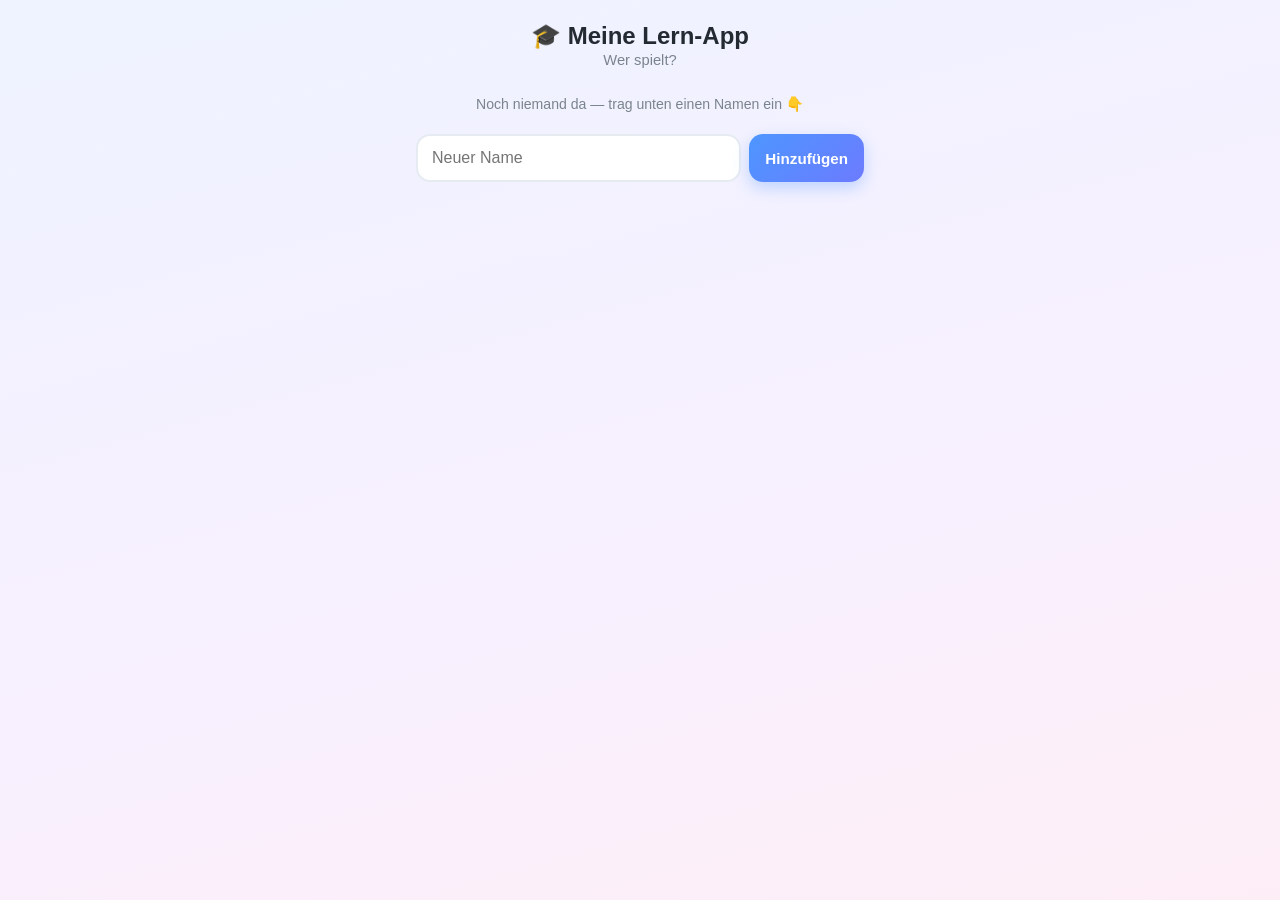
==== index.html @ 0b4b2f4f "Sanduhr-Timer, Ton-Schalter, Leben, Sammlung ab Level 4 - Doppeltipp-Zoom behoben (touch-action:mani" ====
<!DOCTYPE html>
<html lang="de">
<head>
<meta charset="UTF-8">
<meta name="viewport" content="width=device-width, initial-scale=1.0, viewport-fit=cover, user-scalable=no">
<meta name="theme-color" content="#4D96FF">
<meta name="apple-mobile-web-app-capable" content="yes">
<meta name="mobile-web-app-capable" content="yes">
<meta name="apple-mobile-web-app-status-bar-style" content="default">
<meta name="apple-mobile-web-app-title" content="Lern-App">
<title>🎓 Meine Lern-App</title>
<!-- ?v=4 = Versionsnummer. Bei Änderungen hochzählen, damit Handys
     nicht die alte zwischengespeicherte Datei anzeigen. -->
<link rel="stylesheet" href="css/style.css?v=4">
</head>
<body>
<div class="app">

  <!-- ============ 1. WER SPIELT? (Profil-Auswahl) ============ -->
  <div id="screen-profiles" class="screen active">
    <h1>🎓 Meine Lern-App</h1>
    <p class="subtitle">Wer spielt?</p>

    <div id="profile-list"></div>

    <div class="new-profile">
      <input id="new-profile-name" placeholder="Neuer Name" maxlength="14" autocomplete="off">
      <button class="btn btn-primary" id="btn-create-profile">Hinzufügen</button>
    </div>
  </div>

  <!-- ============ 2. SPIEL-AUSWAHL ============ -->
  <div id="screen-games" class="screen">
    <div class="who-bar">
      <span class="who" id="who-name"></span>
      <span class="who-actions">
        <button class="icon-btn" id="btn-sound-games" title="Ton an/aus">🔊</button>
        <button class="btn-link" id="btn-switch-profile">Spieler wechseln</button>
      </span>
    </div>
    <p class="subtitle">Was möchtest du üben?</p>
    <div id="game-list"></div>
  </div>

  <!-- ============ 3. EINSTELLUNGEN (pro Spiel) ============ -->
  <div id="screen-settings" class="screen">
    <div class="play-top">
      <button class="btn-back" id="btn-settings-back">← Zurück</button>
    </div>
    <h2 id="settings-title"></h2>
    <div class="panel" id="settings-common"></div>
    <div class="panel" id="settings-body"></div>
    <button class="btn btn-primary btn-wide" id="btn-settings-done">Fertig</button>
  </div>

  <!-- ============ 4. SPIELEN ============ -->
  <div id="screen-play" class="screen">

    <!-- Kopfzeile: zurück · Leben · Sanduhr · Ton -->
    <div class="play-top">
      <button class="btn-back" id="btn-play-back">← Zurück</button>
      <span class="lives" id="lives"></span>
      <span class="timer-box" id="timer-box">
        <svg class="hourglass" viewBox="0 0 24 32" aria-hidden="true">
          <defs>
            <clipPath id="hgTop"><polygon points="4.5,4 19.5,4 12,15.4"/></clipPath>
            <clipPath id="hgBot"><polygon points="12,16.6 19.5,28 4.5,28"/></clipPath>
          </defs>
          <rect id="hg-top" x="4" y="4"  width="16" height="11.5" fill="#22C55E" clip-path="url(#hgTop)"/>
          <rect id="hg-bot" x="4" y="28" width="16" height="0"    fill="#22C55E" clip-path="url(#hgBot)"/>
          <path d="M4 3.2 H20 M4 28.8 H20 M5.3 3.7 L12 16 L5.3 28.3 M18.7 3.7 L12 16 L18.7 28.3"
                fill="none" stroke="#94a5bd" stroke-width="1.7"
                stroke-linecap="round" stroke-linejoin="round"/>
        </svg>
        <span class="timer-label" id="timer-label"></span>
      </span>
      <button class="icon-btn" id="btn-sound-play" title="Ton an/aus">🔊</button>
    </div>

    <div class="level-line"><span class="level-badge" id="level-badge"></span></div>
    <div class="level-bar" id="level-bar"></div>

    <div class="play-area">
      <div class="task" id="task"></div>
      <div class="feedback" id="feedback"></div>
      <div class="numpad" id="numpad"></div>
    </div>

    <div class="q-progress">
      <div class="q-track"><div class="q-fill" id="q-fill"></div></div>
      <div class="q-label" id="q-label"></div>
    </div>
  </div>

  <!-- ============ 5. RUNDEN-ERGEBNIS ============ -->
  <div id="screen-result" class="screen">
    <div class="result-box">
      <div class="result-emoji" id="result-emoji">🎉</div>
      <h2 id="result-title"></h2>
      <div class="result-score" id="result-score"></div>
      <p class="result-msg" id="result-msg"></p>
      <div class="result-level" id="result-level"></div>
      <div class="result-coverage" id="result-coverage"></div>
      <div class="result-hearts" id="result-hearts"></div>
      <button class="btn btn-primary btn-wide" id="btn-again">Nochmal spielen</button>
      <button class="btn btn-ghost btn-wide" id="btn-to-games">Anderes Spiel</button>
    </div>
  </div>

</div>

<!-- Motor zuerst, dann die Spiele (melden sich selbst an), dann Start -->
<script src="js/engine.js?v=4"></script>
<script src="js/games/einmaleins.js?v=4"></script>
<script src="js/games/zerlegung.js?v=4"></script>
<script src="js/games/uhr.js?v=4"></script>
<script src="js/main.js?v=4"></script>
</body>
</html>
---- css/style.css ----
/* ============================================================
   Meine Lern-App — Aussehen
   ============================================================ */

:root {
  --blue:#4D96FF; --orange:#FF9F43; --purple:#A66CFF; --pink:#FF6B9D;
  --green:#22C55E; --yellow:#FACC15; --red:#EF4444;
  --text:#232a31; --muted:#7a848c; --line:#e6ebf2;
  --card:#ffffff;
  --shadow:0 6px 20px rgba(0,0,0,.07);
  --shadow-lift:0 10px 28px rgba(0,0,0,.12);
}

/* touch-action:manipulation = kein Zoom bei Doppeltipp (z.B. schnell
   zweimal auf die Löschtaste). Wischen und Zwei-Finger-Zoom bleiben. */
* { box-sizing:border-box; -webkit-tap-highlight-color:transparent; touch-action:manipulation; }

html, body { height:100%; }

body {
  margin:0;
  font-family:-apple-system,BlinkMacSystemFont,"Segoe UI",Roboto,"Helvetica Neue",sans-serif;
  color:var(--text);
  background:linear-gradient(165deg,#eef3ff 0%,#f7f0ff 55%,#fdeef6 100%);
  background-attachment:fixed;
  -webkit-user-select:none; user-select:none;
}

.app {
  max-width:480px;
  margin:0 auto;
  padding:18px 16px calc(24px + env(safe-area-inset-bottom));
  min-height:100%;
}

/* ---------- Bildschirme ---------- */
.screen { display:none; }
.screen.active { display:block; animation:fade .22s ease; }
@keyframes fade { from{opacity:0; transform:translateY(6px);} to{opacity:1; transform:none;} }

h1 { font-size:1.5em; text-align:center; margin:4px 0 2px; }
h2 { font-size:1.2em; margin:2px 0 14px; text-align:center; }
.subtitle { text-align:center; color:var(--muted); font-size:.92em; margin:0 0 18px; }

/* ---------- Knöpfe ---------- */
.btn {
  border:none; border-radius:14px; cursor:pointer;
  font-size:1.02em; font-weight:700; padding:14px 20px;
  font-family:inherit; color:#fff; background:var(--blue);
  transition:transform .1s ease, filter .15s ease;
}
.btn:active { transform:scale(.97); }
.btn-primary { background:linear-gradient(135deg,#4D96FF,#6C7BFF); box-shadow:0 6px 16px rgba(77,150,255,.32); }
.btn-ghost { background:transparent; color:var(--muted); box-shadow:none; font-weight:600; }
.btn-wide { display:block; width:100%; margin-top:12px; }
.btn-link {
  background:none; border:none; color:var(--blue); font-weight:600;
  font-size:.86em; cursor:pointer; font-family:inherit; padding:6px;
}
.btn-back {
  background:none; border:none; color:var(--muted); font-weight:600;
  padding:6px 0; font-size:.95em; cursor:pointer; font-family:inherit;
}

/* ---------- Profil-Auswahl ---------- */
.profile-card {
  display:flex; align-items:center; gap:14px;
  background:var(--card); border-radius:18px; box-shadow:var(--shadow);
  padding:14px 16px; margin-bottom:12px; cursor:pointer;
  transition:transform .12s ease, box-shadow .12s ease;
}
.profile-card:active { transform:scale(.98); }
.profile-card .avatar {
  font-size:1.8em; width:52px; height:52px; flex:0 0 52px;
  display:flex; align-items:center; justify-content:center;
  background:linear-gradient(135deg,#eef3ff,#f6ecff); border-radius:50%;
}
.profile-card .pinfo { flex:1; min-width:0; }
.profile-card .pname { font-weight:800; font-size:1.1em; }
.profile-card .pmeta { font-size:.78em; color:var(--muted); margin-top:2px; }
.profile-card .pdel {
  background:none; border:none; color:#c9d2dc; font-size:1.1em;
  cursor:pointer; padding:8px; font-family:inherit;
}

.new-profile { display:flex; gap:8px; margin-top:18px; }
.new-profile input {
  flex:1; min-width:0; border:2px solid var(--line); border-radius:14px;
  padding:13px 14px; font-size:1em; font-family:inherit; background:#fff;
  -webkit-user-select:text; user-select:text;
}
.new-profile input:focus { outline:none; border-color:var(--blue); }
.new-profile .btn { padding:13px 16px; font-size:.95em; }

.empty-hint { text-align:center; color:var(--muted); font-size:.88em; padding:10px 0 4px; }

/* ---------- Wer spielt (Kopfzeile) ---------- */
.who-bar {
  display:flex; align-items:center; justify-content:space-between;
  background:var(--card); border-radius:14px; box-shadow:var(--shadow);
  padding:10px 8px 10px 16px; margin-bottom:16px;
}
.who { font-weight:800; }

/* ---------- Spiel-Kacheln ---------- */
.game-card {
  display:flex; align-items:center;
  background:var(--card); border-radius:18px; box-shadow:var(--shadow);
  margin-bottom:14px; overflow:hidden;
  border-left:6px solid var(--blue);
}
.game-card.c-blue   { border-left-color:var(--blue); }
.game-card.c-orange { border-left-color:var(--orange); }
.game-card.c-purple { border-left-color:var(--purple); }

.game-main {
  flex:1; display:flex; align-items:center; gap:14px;
  padding:16px 10px 16px 16px; cursor:pointer; min-width:0;
  background:none; border:none; font-family:inherit; text-align:left; color:inherit;
}
.game-main:active { background:#f7f9fc; }
.game-main .emoji { font-size:1.9em; width:1.5em; text-align:center; flex:0 0 auto; }
.game-main .ginfo { flex:1; min-width:0; display:block; }
/* Titel und Level müssen UNTEREINANDER stehen, nicht nebeneinander */
.game-main .gtitle { display:block; font-weight:800; font-size:1.1em; line-height:1.25; }
.game-main .glevel { display:block; font-size:.79em; color:var(--muted); margin-top:3px; line-height:1.3; }

/* Zahnrad rechts IM Spiel-Knopf */
.game-gear {
  flex:0 0 auto; align-self:stretch; width:56px;
  background:none; border:none; border-left:1px solid var(--line);
  font-size:1.25em; cursor:pointer; color:#9aa5b1; font-family:inherit;
}
.game-gear:active { background:#f2f5fa; }
.game-card.soon { opacity:.72; }
.badge-soon {
  display:inline-block; font-size:.68em; font-weight:800; color:#a06a00;
  background:#FFF1D0; border-radius:99px; padding:2px 8px; margin-left:6px;
  vertical-align:middle;
}

/* ---------- Einstellungen ---------- */
.panel {
  background:var(--card); border-radius:18px; box-shadow:var(--shadow);
  padding:16px; margin-bottom:6px;
}
.set-hint { color:var(--muted); font-size:.86em; margin:0 0 12px; line-height:1.45; }
.chips { display:grid; grid-template-columns:repeat(5,1fr); gap:8px; }
.chip {
  border:2px solid var(--line); background:#fff; color:var(--muted);
  border-radius:12px; padding:12px 0; font-size:1.05em; font-weight:800;
  cursor:pointer; font-family:inherit; transition:all .12s ease;
}
.chip.on { background:linear-gradient(135deg,#4D96FF,#6C7BFF); border-color:transparent; color:#fff; }
.chip:active { transform:scale(.94); }
.chip-actions { display:flex; gap:8px; margin-top:12px; }
.chip-actions .btn { flex:1; padding:10px; font-size:.86em; background:#eef2f8; color:var(--muted); }

.switch-row {
  display:flex; align-items:center; justify-content:space-between;
  padding:13px 2px; border-bottom:1px solid var(--line);
}
.switch-row:last-child { border-bottom:none; }
.switch-row .slabel { font-size:.95em; font-weight:600; }
.switch {
  width:52px; height:30px; border-radius:99px; background:#dde4ec;
  border:none; position:relative; cursor:pointer; flex:0 0 auto;
  transition:background .18s ease;
}
.switch::after {
  content:''; position:absolute; top:3px; left:3px; width:24px; height:24px;
  background:#fff; border-radius:50%; box-shadow:0 2px 5px rgba(0,0,0,.2);
  transition:left .18s ease;
}
.switch.on { background:var(--green); }
.switch.on::after { left:25px; }

/* ---------- Spielen ---------- */
.play-top { display:flex; align-items:center; justify-content:space-between; gap:10px; }
.level-badge {
  font-size:.8em; font-weight:800; color:#5b4a00;
  background:linear-gradient(135deg,#FFE9A8,#FFD166);
  border-radius:99px; padding:6px 12px; white-space:nowrap;
}

/* Level-Balken oben */
.level-bar { display:flex; gap:5px; margin:12px 0 8px; }
.level-seg {
  flex:1; height:9px; border-radius:99px; background:#e3e9f2;
  transition:background .3s ease;
}
.level-seg.done { background:linear-gradient(90deg,#7BC96F,#22C55E); }
.level-seg.current { background:linear-gradient(90deg,#FFB020,#FF8A3D); box-shadow:0 0 0 3px rgba(255,176,32,.18); }

.play-main { display:flex; gap:12px; align-items:stretch; margin-top:8px; }
.play-area { flex:1; min-width:0; }

/* Kopfzeile im Spiel: Leben, Sanduhr, Ton */
.play-top { gap:8px; }
.lives { font-size:1.05em; letter-spacing:1px; flex:1; text-align:center; }
.icon-btn {
  background:none; border:none; font-size:1.25em; cursor:pointer;
  padding:4px 6px; line-height:1; font-family:inherit;
}
.icon-btn.off { opacity:.38; filter:grayscale(1); }

.timer-box {
  display:inline-flex; align-items:center; gap:5px;
  background:#fff; border-radius:99px; padding:5px 11px 5px 8px;
  box-shadow:var(--shadow); flex:0 0 auto;
}
.hourglass { width:19px; height:25px; display:block; flex:0 0 auto; }
.timer-label {
  font-size:.82em; font-weight:800; color:var(--text);
  font-variant-numeric:tabular-nums; min-width:30px; text-align:right;
}
.timer-box.warn   { box-shadow:0 0 0 2px rgba(245,183,0,.35); }
.timer-box.danger {
  box-shadow:0 0 0 2px rgba(239,68,68,.45);
  animation:tick .7s ease-in-out infinite;
}
@keyframes tick { 50% { transform:scale(1.07); } }

.level-line { text-align:center; margin-top:10px; }

/* Aufgabe */
.task { text-align:center; padding:10px 0 4px; }
.task-question { font-size:2.9em; font-weight:800; letter-spacing:1px; }

/* Zahlzerlegung */
.zer-target { font-size:3.2em; font-weight:800; line-height:1.05; }
.zer-eq { font-size:1.5em; color:var(--muted); font-weight:800; margin:-2px 0 2px; }
.zer-row { display:flex; align-items:center; justify-content:center; gap:12px; }
.zer-part {
  min-width:74px; height:74px; border-radius:18px;
  display:flex; align-items:center; justify-content:center;
  font-size:2.1em; font-weight:800;
  background:#eef3ff; color:var(--text);
}
.zer-plus { font-size:1.7em; font-weight:800; color:var(--muted); }

/* Uhr lesen */
.clock { width:100%; max-width:230px; height:auto; display:block; margin:0 auto; }
.clock-hint { font-size:.9em; color:var(--muted); font-weight:600; margin-top:2px; }
.slot-time { min-width:150px; letter-spacing:1px; }

/* Antwort-Feld (wird vom Motor gefüllt) */
.slot {
  min-width:74px; height:74px; border-radius:18px;
  display:inline-flex; align-items:center; justify-content:center;
  font-size:2.1em; font-weight:800;
  background:#fff; border:3px dashed #c9d6ea; color:#c2ccd9;
}
.slot.filled { border-style:solid; border-color:var(--blue); color:var(--text); background:#fff; }
.task-answer { margin-top:14px; }
.task-answer .slot { min-width:118px; }

.feedback { height:30px; margin:10px 0 6px; font-size:1.05em; font-weight:800; text-align:center; }
.feedback.ok   { color:var(--green); }
.feedback.no   { color:var(--red); }
.feedback.time { color:var(--orange); }

/* Numpad */
.numpad { display:grid; grid-template-columns:repeat(3,1fr); gap:9px; margin-top:6px; }
.key {
  border:none; border-radius:16px; background:#fff; box-shadow:var(--shadow);
  font-size:1.5em; font-weight:800; padding:15px 0; cursor:pointer;
  font-family:inherit; color:var(--text);
  transition:transform .08s ease, background .12s ease;
}
.key:active { transform:scale(.94); background:#eef3ff; }
.key.wide { grid-column:span 1; }
.key-del { color:var(--orange); font-size:1.3em; }
.key-ok  { background:linear-gradient(135deg,#22C55E,#16A34A); color:#fff; box-shadow:0 6px 16px rgba(34,197,94,.3); }
.key[disabled] { opacity:.45; }

/* Frage-Fortschritt unten */
.q-progress { margin-top:16px; }
.q-track { height:10px; background:#e3e9f2; border-radius:99px; overflow:hidden; }
.q-fill {
  height:100%; width:0%; border-radius:99px;
  background:linear-gradient(90deg,#4D96FF,#A66CFF);
  transition:width .25s ease;
}
.q-label { text-align:center; font-size:.78em; color:var(--muted); margin-top:6px; font-weight:600; }

/* ---------- Ergebnis ---------- */
.result-box {
  background:var(--card); border-radius:22px; box-shadow:var(--shadow-lift);
  padding:26px 20px; text-align:center; margin-top:20px;
}
.result-emoji { font-size:3.4em; line-height:1; }
.result-score { font-size:2.2em; font-weight:800; margin:6px 0; }
.result-msg { color:var(--muted); font-size:.92em; line-height:1.5; margin:0 0 12px; }
.result-level {
  display:inline-block; font-weight:800; font-size:.9em;
  background:linear-gradient(135deg,#FFE9A8,#FFD166); color:#5b4a00;
  border-radius:99px; padding:8px 16px; margin-bottom:6px;
}
.result-hearts { font-size:.82em; color:var(--muted); margin:8px 0 4px; min-height:20px; }

/* ---------- Konfetti ---------- */
.confetti-piece {
  position:fixed; top:-14px; width:10px; height:16px; z-index:999;
  border-radius:2px; animation:fall linear forwards; pointer-events:none;
}
@keyframes fall {
  to { transform:translateY(105vh) rotate(720deg); opacity:.9; }
}

/* Kleine Bildschirme */
@media (max-height:640px) {
  .task-question { font-size:2.3em; }
  .zer-target { font-size:2.5em; }
  .key { padding:12px 0; font-size:1.35em; }
  .timer-track { min-height:170px; }
}

/* ---------- "Nein"-Schütteln, wenn ein Leben verbraucht wird ---------- */
@keyframes shake {
  0%,100% { transform:translateX(0); }
  15% { transform:translateX(-9px); }
  30% { transform:translateX(8px); }
  45% { transform:translateX(-6px); }
  60% { transform:translateX(5px); }
  80% { transform:translateX(-3px); }
}
.slot.shake {
  animation:shake .45s ease;
  border-color:var(--red) !important;
  color:var(--red);
}

/* ---------- Sammlung (Fortschritt über ALLE Aufgaben) ---------- */
.result-coverage {
  background:#f5f8fc; border-radius:14px; padding:12px 14px; margin:12px 0 4px;
  text-align:left;
}
.cov-title { font-size:.78em; font-weight:800; color:var(--muted); margin-bottom:7px; }
.cov-track {
  position:relative; height:11px; background:#e1e8f2;
  border-radius:99px; overflow:hidden;
}
.cov-fill {
  height:100%; border-radius:99px;
  background:linear-gradient(90deg,#4D96FF,#22C55E);
  transition:width .5s ease;
}
.cov-goal {
  position:absolute; top:-2px; width:2px; height:15px;
  background:var(--text); opacity:.45;
}
.cov-text { font-size:.76em; color:var(--muted); margin-top:6px; font-weight:600; }

/* Sammlung klein auf der Spiel-Kachel */
.gcov { display:block; font-size:.74em; color:#9aa5b1; margin-top:2px; }

/* Kopfzeile der Spielauswahl */
.who-actions { display:flex; align-items:center; gap:2px; }

/* Einstellungen: Leben */
.lives-chips { display:grid; grid-template-columns:repeat(4,1fr); gap:8px; }
.lives-chips .chip { font-size:.98em; }
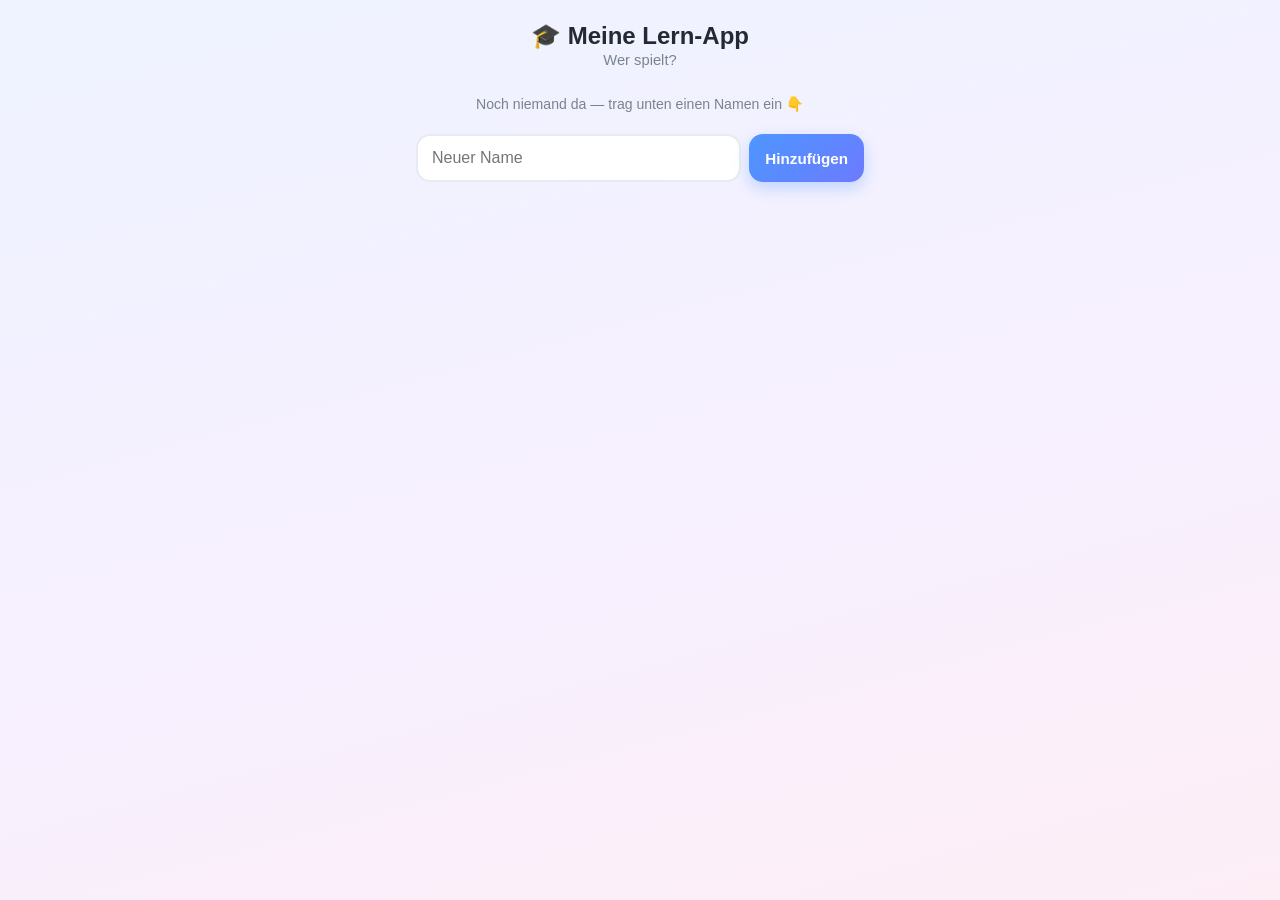
==== commit d0898d5c: "10 Fragen pro Runde, Uhr mit Auswahl-Modus und Sprechweisen - Runde jetzt 10 statt 20 Fragen; Aufsti" ====
--- a/index.html
+++ b/index.html
@@ -9,9 +9,9 @@
 <meta name="apple-mobile-web-app-status-bar-style" content="default">
 <meta name="apple-mobile-web-app-title" content="Lern-App">
 <title>🎓 Meine Lern-App</title>
-<!-- ?v=4 = Versionsnummer. Bei Änderungen hochzählen, damit Handys
+<!-- ?v=5 = Versionsnummer. Bei Änderungen hochzählen, damit Handys
      nicht die alte zwischengespeicherte Datei anzeigen. -->
-<link rel="stylesheet" href="css/style.css?v=4">
+<link rel="stylesheet" href="css/style.css?v=5">
 </head>
 <body>
 <div class="app">
@@ -110,10 +110,10 @@
 </div>
 
 <!-- Motor zuerst, dann die Spiele (melden sich selbst an), dann Start -->
-<script src="js/engine.js?v=4"></script>
-<script src="js/games/einmaleins.js?v=4"></script>
-<script src="js/games/zerlegung.js?v=4"></script>
-<script src="js/games/uhr.js?v=4"></script>
-<script src="js/main.js?v=4"></script>
+<script src="js/engine.js?v=5"></script>
+<script src="js/games/einmaleins.js?v=5"></script>
+<script src="js/games/zerlegung.js?v=5"></script>
+<script src="js/games/uhr.js?v=5"></script>
+<script src="js/main.js?v=5"></script>
 </body>
 </html>
--- a/css/style.css
+++ b/css/style.css
@@ -308,13 +308,45 @@
   to { transform:translateY(105vh) rotate(720deg); opacity:.9; }
 }
 
-/* Kleine Bildschirme */
-@media (max-height:640px) {
+/* ---------- Niedrige Bildschirme ----------
+   Auf kleineren Handys muss alles ohne Scrollen passen. Vor allem der
+   Tipp-Modus der Uhr braucht viel Höhe (Uhr + Numpad), deshalb wird
+   dort am stärksten zusammengerückt. */
+@media (max-height: 740px) {
+  .app { padding-top:12px; }
+  .level-line { margin-top:6px; }
+  .level-bar { margin:8px 0 4px; }
+  .task { padding:4px 0 0; }
   .task-question { font-size:2.3em; }
-  .zer-target { font-size:2.5em; }
-  .key { padding:12px 0; font-size:1.35em; }
-  .timer-track { min-height:170px; }
-}
+  .zer-target { font-size:2.6em; }
+  .feedback { height:24px; margin:6px 0 2px; font-size:.98em; }
+  .numpad { gap:7px; }
+  .key { padding:11px 0; font-size:1.32em; border-radius:14px; }
+  .slot { height:60px; min-width:62px; font-size:1.75em; }
+  .task-answer { margin-top:8px; }
+  .task-answer .slot { min-width:100px; }
+  .slot-time { min-width:124px; }
+  .clock-hint { font-size:.82em; margin-top:0; }
+  .q-progress { margin-top:9px; }
+  .choice { min-height:54px; padding:11px 8px; font-size:.9em; }
+
+  /* Beim Eintippen steht direkt darunter das ?:??-Feld — der Hinweis
+     "Wie spät ist es?" ist dort entbehrlich und schafft Platz. */
+  .clock-type + .clock-hint { display:none; }
+
+  .play-area .clock                { max-width:190px; }
+  .play-area .clock.clock-big      { max-width:205px; }
+  .play-area .clock.clock-type     { max-width:132px; }
+  .play-area .clock.clock-type.clock-big { max-width:142px; }
+}
+
+@media (max-height: 620px) {
+  .key { padding:9px 0; font-size:1.2em; }
+  .slot { height:52px; font-size:1.55em; }
+  .play-area .clock.clock-type     { max-width:112px; }
+  .play-area .clock.clock-type.clock-big { max-width:120px; }
+}
+
 
 /* ---------- "Nein"-Schütteln, wenn ein Leben verbraucht wird ---------- */
 @keyframes shake {
@@ -361,3 +393,35 @@
 /* Einstellungen: Leben */
 .lives-chips { display:grid; grid-template-columns:repeat(4,1fr); gap:8px; }
 .lives-chips .chip { font-size:.98em; }
+
+/* ---------- Uhr: Multiple-Choice-Antworten ---------- */
+.choices { display:grid; grid-template-columns:1fr 1fr; gap:10px; margin-top:8px; }
+.choice {
+  border:2px solid var(--line); background:#fff; color:var(--text);
+  border-radius:16px; padding:14px 8px; min-height:60px;
+  font-size:.95em; font-weight:700; font-family:inherit; cursor:pointer;
+  box-shadow:var(--shadow); line-height:1.25;
+  transition:transform .08s ease, background .12s ease;
+}
+.choice:active { transform:scale(.96); background:#eef3ff; }
+.choice[disabled] { opacity:.35; }
+.choice.shake { border-color:var(--red); color:var(--red); }
+
+/* Ohne Minutenzahlen darf die Uhr größer sein */
+.clock-big { max-width:250px; }
+
+/* Auswahl der Antwortart in den Einstellungen */
+.mode-chips { display:grid; grid-template-columns:1fr 1fr; gap:8px; }
+.mode-chips .chip { padding:12px 6px; font-size:.95em; line-height:1.3; }
+.chip-sub { display:block; font-size:.72em; font-weight:600; opacity:.75; margin-top:3px; }
+.set-trenner { border:none; border-top:1px solid var(--line); margin:16px 0 14px; }
+
+/* Ergebnis: mehrzeilige Hinweise sauber umbrechen */
+.result-hearts { white-space:pre-line; }
+
+/* Uhrgröße je nach Platzbedarf — alles muss ohne Scrollen aufs Handy passen.
+   Beim Eintippen frisst das Numpad Höhe, dort bleibt die Uhr kleiner. */
+.play-area .clock                { max-width:215px; }
+.play-area .clock.clock-big      { max-width:240px; }
+.play-area .clock.clock-type     { max-width:180px; }
+.play-area .clock.clock-type.clock-big { max-width:196px; }
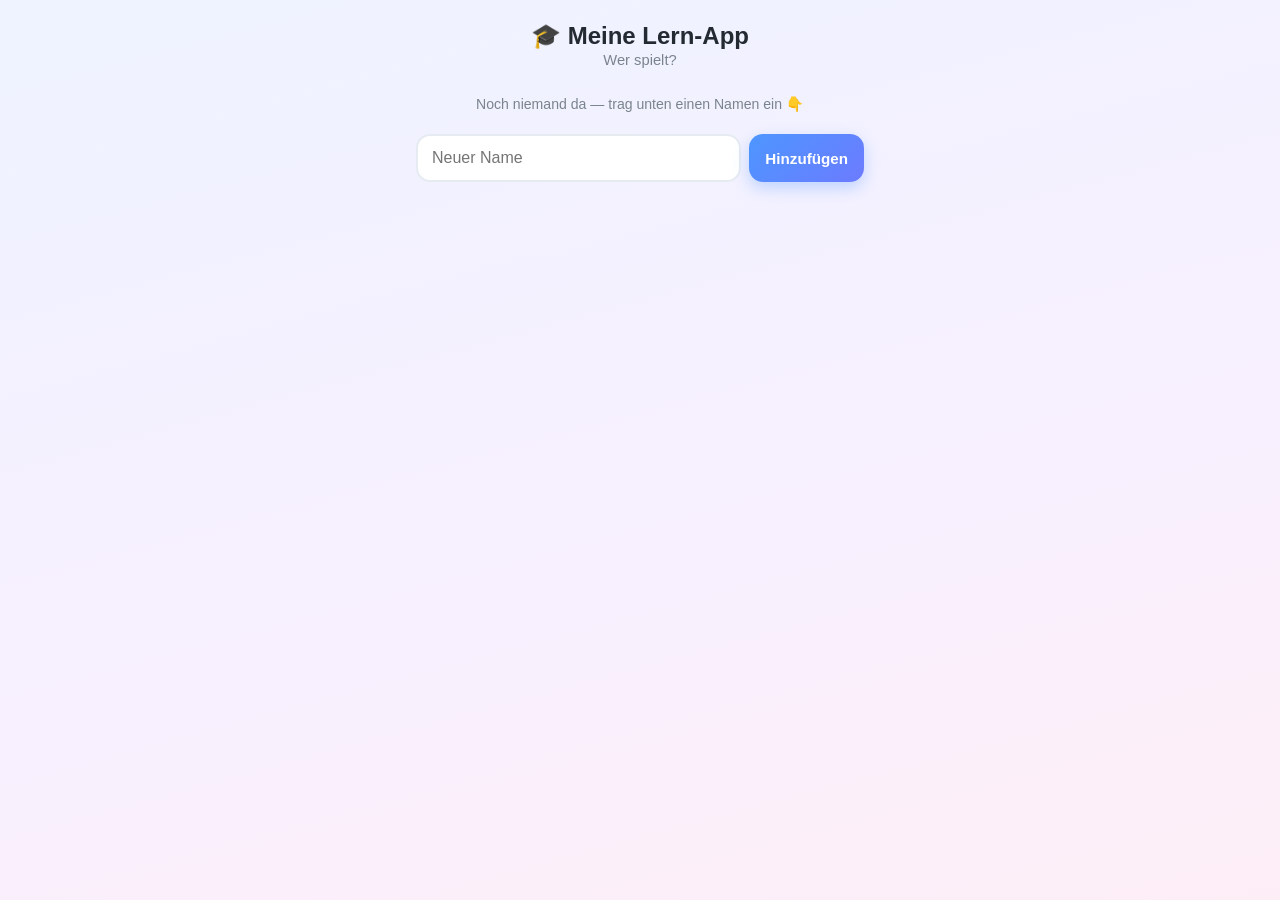
==== commit bfa3d4af: "Spieler-Symbol antippen und aus 30 Tieren auswaehlen - Symbol auf der Profilkarte und in der Kopfzei" ====
--- a/index.html
+++ b/index.html
@@ -9,9 +9,9 @@
 <meta name="apple-mobile-web-app-status-bar-style" content="default">
 <meta name="apple-mobile-web-app-title" content="Lern-App">
 <title>🎓 Meine Lern-App</title>
-<!-- ?v=5 = Versionsnummer. Bei Änderungen hochzählen, damit Handys
+<!-- ?v=9 = Versionsnummer. Bei Änderungen hochzählen, damit Handys
      nicht die alte zwischengespeicherte Datei anzeigen. -->
-<link rel="stylesheet" href="css/style.css?v=5">
+<link rel="stylesheet" href="css/style.css?v=9">
 </head>
 <body>
 <div class="app">
@@ -107,13 +107,27 @@
     </div>
   </div>
 
+  <!-- ============ NACHFRAGE-DIALOG ============ -->
+  <div id="modal" class="modal" hidden>
+    <div class="modal-card" role="dialog" aria-modal="true" aria-labelledby="modal-title">
+      <div class="modal-icon" id="modal-icon">⚠️</div>
+      <h3 id="modal-title"></h3>
+      <p id="modal-text"></p>
+      <div id="modal-body"></div>
+      <div class="modal-actions">
+        <button class="btn btn-primary" id="modal-ok">OK</button>
+        <button class="btn btn-ghost" id="modal-back">Zurück zur Auswahl</button>
+      </div>
+    </div>
+  </div>
+
 </div>
 
 <!-- Motor zuerst, dann die Spiele (melden sich selbst an), dann Start -->
-<script src="js/engine.js?v=5"></script>
-<script src="js/games/einmaleins.js?v=5"></script>
-<script src="js/games/zerlegung.js?v=5"></script>
-<script src="js/games/uhr.js?v=5"></script>
-<script src="js/main.js?v=5"></script>
+<script src="js/engine.js?v=9"></script>
+<script src="js/games/einmaleins.js?v=9"></script>
+<script src="js/games/zerlegung.js?v=9"></script>
+<script src="js/games/uhr.js?v=9"></script>
+<script src="js/main.js?v=9"></script>
 </body>
 </html>
--- a/css/style.css
+++ b/css/style.css
@@ -425,3 +425,124 @@
 .play-area .clock.clock-big      { max-width:240px; }
 .play-area .clock.clock-type     { max-width:180px; }
 .play-area .clock.clock-type.clock-big { max-width:196px; }
+
+/* ---------- Reihen-Übersicht (Einmaleins) ---------- */
+.chips { align-items:stretch; }
+.rowchip {
+  position:relative; padding:10px 0 12px; display:flex;
+  flex-direction:column; align-items:center; gap:5px; overflow:hidden;
+}
+.rowchip .rownum { font-size:1.05em; font-weight:800; line-height:1; }
+.rowchip .rowbar {
+  position:relative; width:74%; height:6px; border-radius:99px;
+  background:#e5eaf2; overflow:hidden;
+}
+.rowchip.on .rowbar { background:rgba(255,255,255,.32); }
+.rowchip .rowbar i { position:absolute; left:0; top:0; bottom:0; border-radius:99px; }
+.rowchip .rowbar .b1 { background:#9DBCF5; }          /* schon mal richtig */
+.rowchip .rowbar .b2 { background:#E8A317; }          /* zweimal richtig  */
+.rowchip.on .rowbar .b1 { background:rgba(255,255,255,.75); }
+.rowchip.on .rowbar .b2 { background:#FFD34D; }
+.rowchip.done { border-color:#E8A317; }
+.rowchip.done.on { border-color:#FFD34D; }
+.rowchip .rowstar {
+  position:absolute; top:2px; right:3px; font-size:.7em; line-height:1;
+  filter:drop-shadow(0 1px 1px rgba(0,0,0,.25));
+}
+
+.rowlegend {
+  display:flex; flex-wrap:wrap; gap:5px 12px; margin-top:14px;
+  font-size:.72em; color:var(--muted); font-weight:600; align-items:center;
+}
+.rowlegend span { display:inline-flex; align-items:center; white-space:nowrap; }
+.rowlegend .dot {
+  display:inline-block; width:9px; height:9px; border-radius:99px;
+  margin-right:4px; vertical-align:middle;
+}
+.rowlegend .d1 { background:#9DBCF5; }
+.rowlegend .d2 { background:#E8A317; }
+
+.rowsummary {
+  margin-top:12px; padding:11px 13px; border-radius:11px;
+  background:#FFF8E8; color:#7A5A12; font-size:.85em; font-weight:600;
+  line-height:1.4;
+}
+
+.rowwarn {
+  margin-top:11px; padding:12px 14px; border-radius:11px;
+  background:#FFF1F0; border-left:3px solid var(--red);
+  color:#8A2C26; font-size:.83em; line-height:1.5;
+}
+.rowwarn b { font-weight:800; }
+
+/* ---------- Nachfrage-Dialog ---------- */
+.modal {
+  position:fixed; inset:0; z-index:900;
+  background:rgba(28,34,44,.45); backdrop-filter:blur(2px);
+  display:flex; align-items:center; justify-content:center; padding:22px;
+  animation:fadein .18s ease;
+}
+.modal[hidden] { display:none; }
+@keyframes fadein { from{opacity:0} to{opacity:1} }
+
+.modal-card {
+  background:var(--card); border-radius:22px; box-shadow:var(--shadow-lift);
+  padding:24px 22px 20px; max-width:400px; width:100%; text-align:center;
+  animation:pop .22s cubic-bezier(.2,.9,.3,1.2);
+}
+@keyframes pop { from{opacity:0; transform:scale(.92) translateY(10px)} to{opacity:1; transform:none} }
+
+.modal-icon { font-size:2.4em; line-height:1; margin-bottom:8px; }
+.modal-card h3 {
+  font-size:1.14em; font-weight:800; margin:0 0 10px; color:var(--text);
+}
+.modal-card p {
+  margin:0 0 18px; font-size:.94em; color:var(--muted);
+  line-height:1.55; white-space:pre-line; text-align:left;
+}
+.modal-actions { display:flex; flex-direction:column; gap:8px; }
+.modal-actions .btn { width:100%; }
+.modal-actions .btn-ghost { padding:11px 20px; font-size:.94em; }
+
+/* ---------- Spieler-Symbol wählen ---------- */
+/* Der Avatar auf der Profilkarte ist jetzt ein Knopf */
+.profile-card .avatar {
+  position:relative; border:none; padding:0; cursor:pointer;
+  font-family:inherit; flex:0 0 52px;
+}
+.profile-card .avatar:active { transform:scale(.93); }
+.avatar-emoji { font-size:1.8em; line-height:1; }
+.avatar-edit {
+  position:absolute; right:-2px; bottom:-2px;
+  width:20px; height:20px; border-radius:50%;
+  background:#fff; box-shadow:0 1px 4px rgba(0,0,0,.22);
+  display:flex; align-items:center; justify-content:center;
+  font-size:.58em; line-height:1;
+}
+
+/* Symbol in der Kopfzeile der Spielauswahl */
+.who-avatar {
+  background:none; border:none; cursor:pointer; font-family:inherit;
+  font-size:1.35em; line-height:1; padding:2px 8px 2px 0; vertical-align:middle;
+}
+.who-avatar:active { transform:scale(.9); }
+
+/* Das Auswahl-Raster im Dialog */
+.avatar-grid {
+  display:grid; grid-template-columns:repeat(5,1fr); gap:8px;
+  margin:2px 0 18px; max-height:46vh; overflow-y:auto; padding:2px;
+}
+.avatar-pick {
+  border:2px solid var(--line); background:#fff; border-radius:14px;
+  font-size:1.6em; line-height:1; padding:9px 0; cursor:pointer;
+  font-family:inherit; transition:transform .1s ease, border-color .12s ease;
+}
+.avatar-pick:active { transform:scale(.9); }
+.avatar-pick.on {
+  border-color:var(--blue); background:#EEF4FF;
+  box-shadow:0 0 0 3px rgba(77,150,255,.18);
+}
+.avatar-pick:focus-visible { outline:2px solid var(--blue); outline-offset:2px; }
+
+/* Dialog: versteckte Teile sauber ausblenden */
+#modal-icon[hidden], #modal-text[hidden], #modal-ok[hidden] { display:none; }
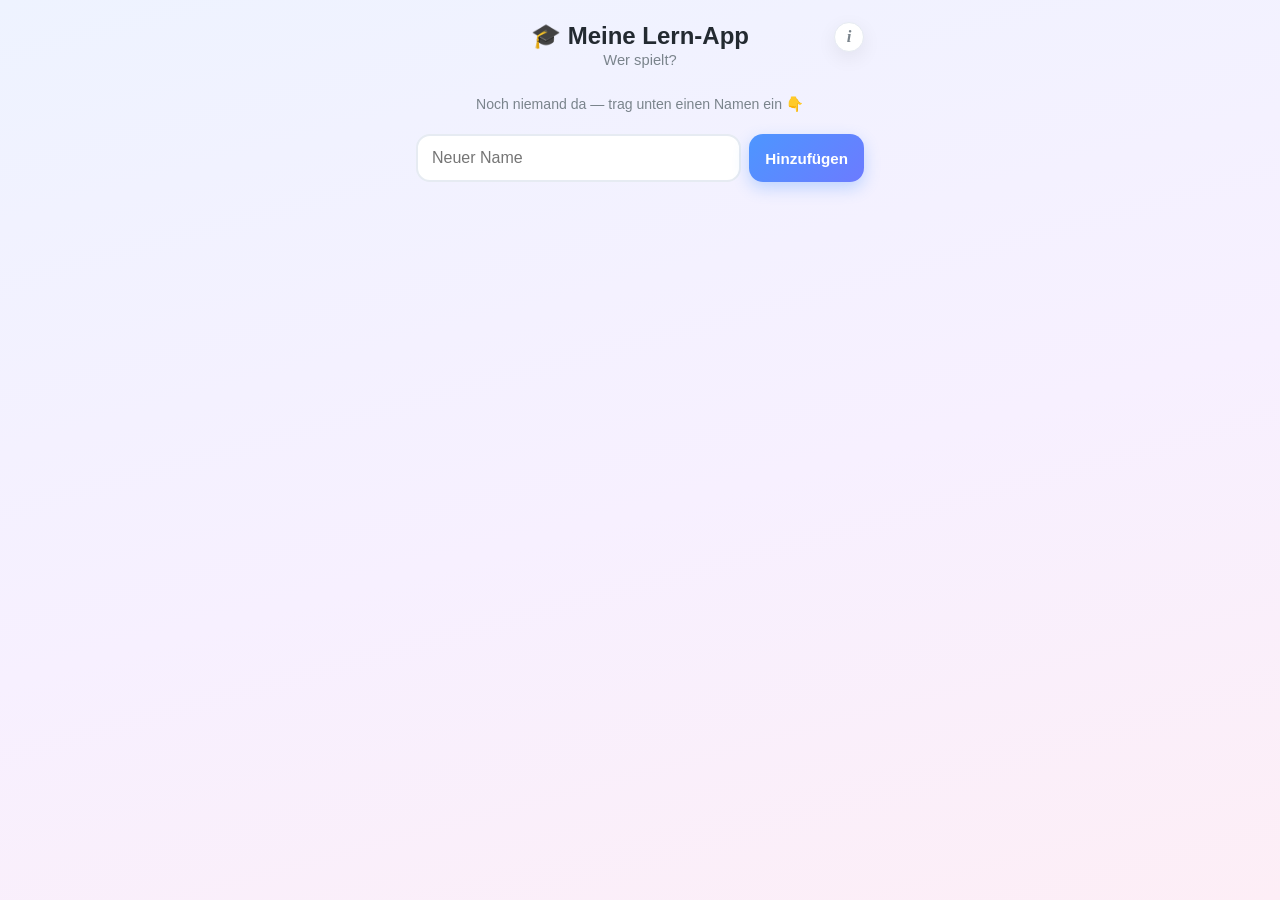
==== commit 6281c834: "Erklaerung als In-App-Seite (per i-Knopf), kompakt - Neuer Bildschirm 'screen-info', erreichbar uebe" ====
--- a/index.html
+++ b/index.html
@@ -9,15 +9,16 @@
 <meta name="apple-mobile-web-app-status-bar-style" content="default">
 <meta name="apple-mobile-web-app-title" content="Lern-App">
 <title>🎓 Meine Lern-App</title>
-<!-- ?v=9 = Versionsnummer. Bei Änderungen hochzählen, damit Handys
+<!-- ?v=10 = Versionsnummer. Bei Änderungen hochzählen, damit Handys
      nicht die alte zwischengespeicherte Datei anzeigen. -->
-<link rel="stylesheet" href="css/style.css?v=9">
+<link rel="stylesheet" href="css/style.css?v=10">
 </head>
 <body>
 <div class="app">
 
   <!-- ============ 1. WER SPIELT? (Profil-Auswahl) ============ -->
   <div id="screen-profiles" class="screen active">
+    <button class="info-btn" id="btn-info-profiles" title="Erklärung" aria-label="Erklärung">i</button>
     <h1>🎓 Meine Lern-App</h1>
     <p class="subtitle">Wer spielt?</p>
 
@@ -34,6 +35,7 @@
     <div class="who-bar">
       <span class="who" id="who-name"></span>
       <span class="who-actions">
+        <button class="info-btn" id="btn-info-games" title="Erklärung" aria-label="Erklärung">i</button>
         <button class="icon-btn" id="btn-sound-games" title="Ton an/aus">🔊</button>
         <button class="btn-link" id="btn-switch-profile">Spieler wechseln</button>
       </span>
@@ -107,6 +109,56 @@
     </div>
   </div>
 
+  <!-- ============ 6. ERKLÄRUNG (per ℹ️ erreichbar) ============ -->
+  <div id="screen-info" class="screen">
+    <div class="play-top">
+      <button class="btn-back" id="btn-info-back">← Zurück</button>
+    </div>
+    <h1 class="info-h1">Lernapp Erklärung</h1>
+    <p class="subtitle">10 Fragen pro Runde, mit Sanduhr-Timer.</p>
+
+    <h2 class="info-h2">Die drei Spiele</h2>
+    <div class="info-games">
+      <div class="info-game c-blue">
+        <span class="ig-emoji">✖️</span>
+        <span class="ig-text"><b>Einmaleins</b>Malaufgaben 1×1 bis 10×10. Reihen einzeln wählbar.</span>
+      </div>
+      <div class="info-game c-orange">
+        <span class="ig-emoji">➕</span>
+        <span class="ig-text"><b>Zahlzerlegung</b>Zahlen bis 10 zerlegen, z.&nbsp;B. 9 = 3 + ?.</span>
+      </div>
+      <div class="info-game c-purple">
+        <span class="ig-emoji">🕐</span>
+        <span class="ig-text"><b>Uhr lesen</b>Zeigeruhr in 5-Minuten-Schritten. Auswählen oder eintippen.</span>
+      </div>
+    </div>
+
+    <h2 class="info-h2">Level</h2>
+    <div class="info-phases">
+      <div class="info-phase">
+        <span class="info-tag t-speed">Level 0–4</span>
+        <b>Tempo</b><span>Mit jedem Level weniger Zeit pro Aufgabe.</span>
+      </div>
+      <div class="info-phase">
+        <span class="info-tag t-coll">Level 5–7</span>
+        <b>Vollständigkeit</b><span>Zeit bleibt gleich — jetzt müssen alle Aufgaben sitzen.</span>
+      </div>
+    </div>
+    <div class="info-tablewrap">
+      <table class="info-table">
+        <thead><tr><th>Level</th><th>Zeit</th><th>Weiter mit</th></tr></thead>
+        <tbody id="info-level-rows"></tbody>
+      </table>
+    </div>
+    <p class="info-caption">Zeiten fürs Einmaleins &amp; Uhr. Zahlzerlegung ist etwas schneller.</p>
+
+    <h2 class="info-h2">Freie Patzer ❤️</h2>
+    <p class="info-p">0–3 Herzen pro Runde einstellbar. Falsche Antwort mit Herz: das Feld wackelt, du darfst nochmal — zählt dann als richtig. Die Zeit läuft weiter.</p>
+
+    <h2 class="info-h2">Reihen beim Einmaleins</h2>
+    <p class="info-p">Jede Reihe zeigt ihren Fortschritt, eine komplett gemeisterte Reihe bekommt ein&nbsp;⭐. Nimmst du neue Reihen dazu, sinkt das Level kurz — mehr Zeit zum Üben. Nach zwei fehlerfreien Runden bist du wieder oben, alles Gelernte bleibt erhalten.</p>
+  </div>
+
   <!-- ============ NACHFRAGE-DIALOG ============ -->
   <div id="modal" class="modal" hidden>
     <div class="modal-card" role="dialog" aria-modal="true" aria-labelledby="modal-title">
@@ -124,10 +176,10 @@
 </div>
 
 <!-- Motor zuerst, dann die Spiele (melden sich selbst an), dann Start -->
-<script src="js/engine.js?v=9"></script>
-<script src="js/games/einmaleins.js?v=9"></script>
-<script src="js/games/zerlegung.js?v=9"></script>
-<script src="js/games/uhr.js?v=9"></script>
-<script src="js/main.js?v=9"></script>
+<script src="js/engine.js?v=10"></script>
+<script src="js/games/einmaleins.js?v=10"></script>
+<script src="js/games/zerlegung.js?v=10"></script>
+<script src="js/games/uhr.js?v=10"></script>
+<script src="js/main.js?v=10"></script>
 </body>
 </html>
--- a/css/style.css
+++ b/css/style.css
@@ -546,3 +546,83 @@
 
 /* Dialog: versteckte Teile sauber ausblenden */
 #modal-icon[hidden], #modal-text[hidden], #modal-ok[hidden] { display:none; }
+
+/* ============================================================
+   ERKLÄRUNG (In-App-Seite) + ℹ️-Knöpfe
+   ============================================================ */
+
+/* Der kleine "i"-Knopf */
+.info-btn {
+  width:30px; height:30px; border-radius:50%;
+  border:1.6px solid var(--line); background:var(--card);
+  color:var(--muted); font-family:Georgia,"Times New Roman",serif;
+  font-weight:700; font-style:italic; font-size:1.05em; line-height:1;
+  cursor:pointer; display:inline-flex; align-items:center; justify-content:center;
+  box-shadow:var(--shadow); flex:0 0 auto; padding:0;
+}
+.info-btn:active { transform:scale(.9); }
+.info-btn:focus-visible { outline:2px solid var(--blue); outline-offset:2px; }
+/* auf der Profil-Seite oben rechts in die Ecke */
+#screen-profiles { position:relative; }
+#btn-info-profiles { position:absolute; top:0; right:0; z-index:5; }
+
+/* Kopf der Erklärung */
+.info-h1 { font-size:1.5em; text-align:center; margin:2px 0 2px; }
+.info-h2 {
+  font-size:1.08em; font-weight:800; text-align:left;
+  margin:26px 0 12px; color:var(--text);
+}
+.info-p { font-size:.92em; color:var(--muted); line-height:1.55; margin:0; }
+.info-caption { font-size:.78em; color:var(--muted); margin:8px 2px 0; line-height:1.4; }
+
+/* Die drei Spiele */
+.info-games { display:grid; gap:10px; }
+.info-game {
+  display:flex; align-items:center; gap:13px;
+  background:var(--card); border-radius:14px; box-shadow:var(--shadow);
+  padding:13px 15px; border-left:5px solid var(--blue);
+}
+.info-game.c-blue   { border-left-color:var(--blue); }
+.info-game.c-orange { border-left-color:var(--orange); }
+.info-game.c-purple { border-left-color:var(--purple); }
+.info-game .ig-emoji { font-size:1.7em; flex:0 0 auto; width:1.3em; text-align:center; }
+.info-game .ig-text { font-size:.9em; color:var(--muted); line-height:1.4; }
+.info-game .ig-text b { display:block; color:var(--text); font-size:1.08em; margin-bottom:1px; }
+
+/* Zwei Phasen */
+.info-phases { display:grid; grid-template-columns:1fr 1fr; gap:10px; margin-bottom:14px; }
+.info-phase {
+  background:var(--card); border-radius:14px; box-shadow:var(--shadow);
+  padding:13px 14px;
+}
+.info-phase b { display:block; font-size:1em; margin:8px 0 3px; }
+.info-phase > span:last-child { font-size:.82em; color:var(--muted); line-height:1.4; display:block; }
+.info-tag {
+  display:inline-block; font-size:.68em; font-weight:800; letter-spacing:.03em;
+  padding:3px 9px; border-radius:99px; font-family:inherit;
+}
+.info-tag.t-speed { background:#E7EEFB; color:#2f5bbf; }
+.info-tag.t-coll  { background:#FFF1D0; color:#a06a00; }
+
+/* Level-Tabelle */
+.info-tablewrap {
+  overflow-x:auto; background:var(--card); border-radius:14px;
+  box-shadow:var(--shadow);
+}
+.info-table { border-collapse:collapse; width:100%; }
+.info-table th, .info-table td {
+  padding:9px 12px; text-align:left; border-bottom:1px solid var(--line);
+  font-size:.86em;
+}
+.info-table thead th {
+  font-size:.68em; font-weight:800; letter-spacing:.05em; text-transform:uppercase;
+  color:var(--muted); background:#f5f8fc; white-space:nowrap;
+}
+.info-table tbody tr:last-child td { border-bottom:none; }
+.info-table tr.phase-b td { background:rgba(255,241,208,.35); }
+.info-table .il-lvl { font-weight:800; white-space:nowrap; }
+.info-table .il-lvl small { font-weight:400; color:var(--muted); font-size:.9em; }
+.info-table .il-num {
+  font-variant-numeric:tabular-nums; font-weight:700; white-space:nowrap;
+}
+.info-table .il-up { color:var(--muted); }
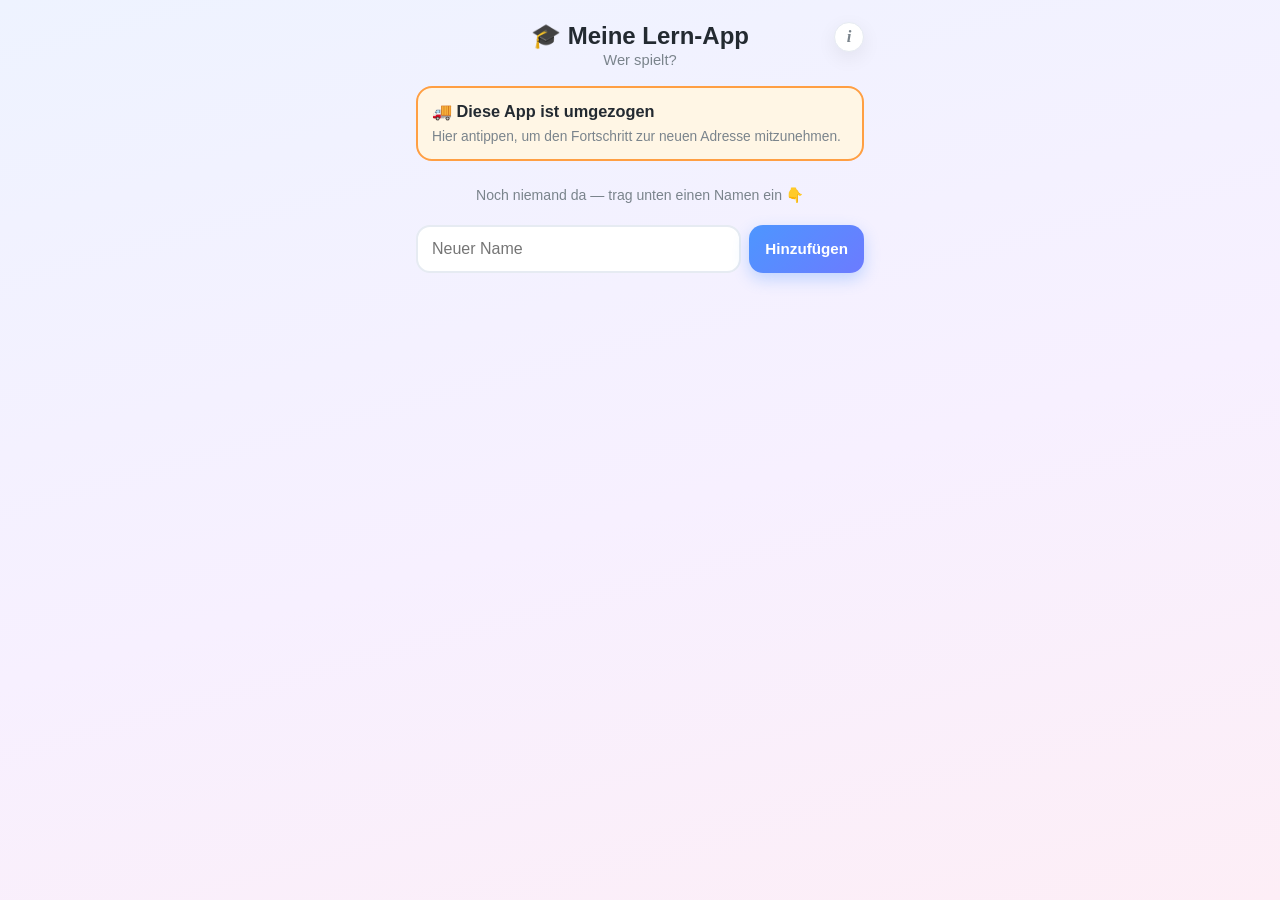
==== commit dff42258: "Hinweis auf den Umzug in der alten App" ====
--- a/index.html
+++ b/index.html
@@ -21,6 +21,17 @@
     <button class="info-btn" id="btn-info-profiles" title="Erklärung" aria-label="Erklärung">i</button>
     <h1>🎓 Meine Lern-App</h1>
     <p class="subtitle">Wer spielt?</p>
+
+    <!-- Die App ist umgezogen. Dieser Hinweis nimmt den Fortschritt mit.
+         Er MUSS hier stehen bleiben, solange noch jemand die alte Adresse
+         benutzt — der Speicher gilt pro Adresse und pro Startbildschirm-Symbol. -->
+    <a href="umzug.html" style="display:block;text-decoration:none;background:#FFF6E5;
+       border:2px solid #FF9F43;border-radius:16px;padding:12px 14px;margin:0 0 16px;
+       color:#232a31;line-height:1.45">
+      <b style="display:block;font-size:1.02em">🚚 Diese App ist umgezogen</b>
+      <span style="font-size:.86em;color:#7a848c">Hier antippen, um den Fortschritt
+      zur neuen Adresse mitzunehmen.</span>
+    </a>
 
     <div id="profile-list"></div>
 
